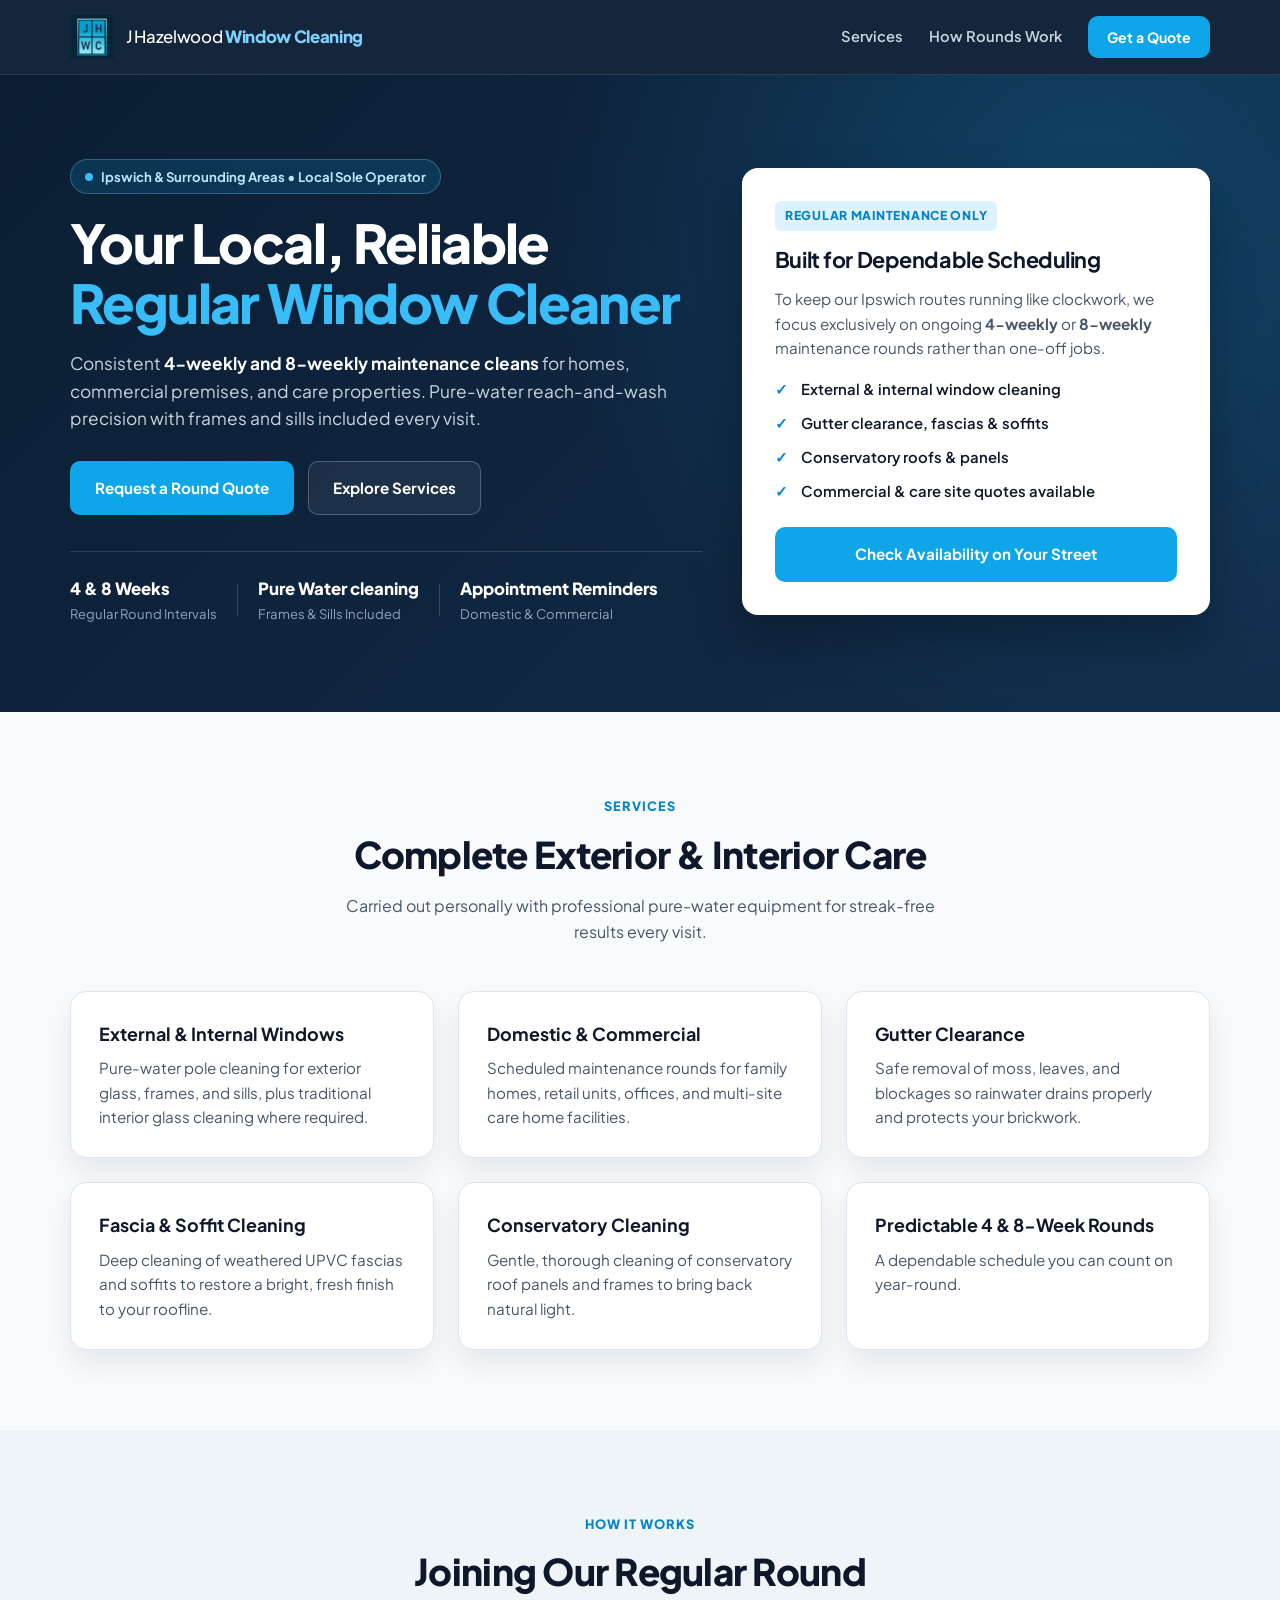
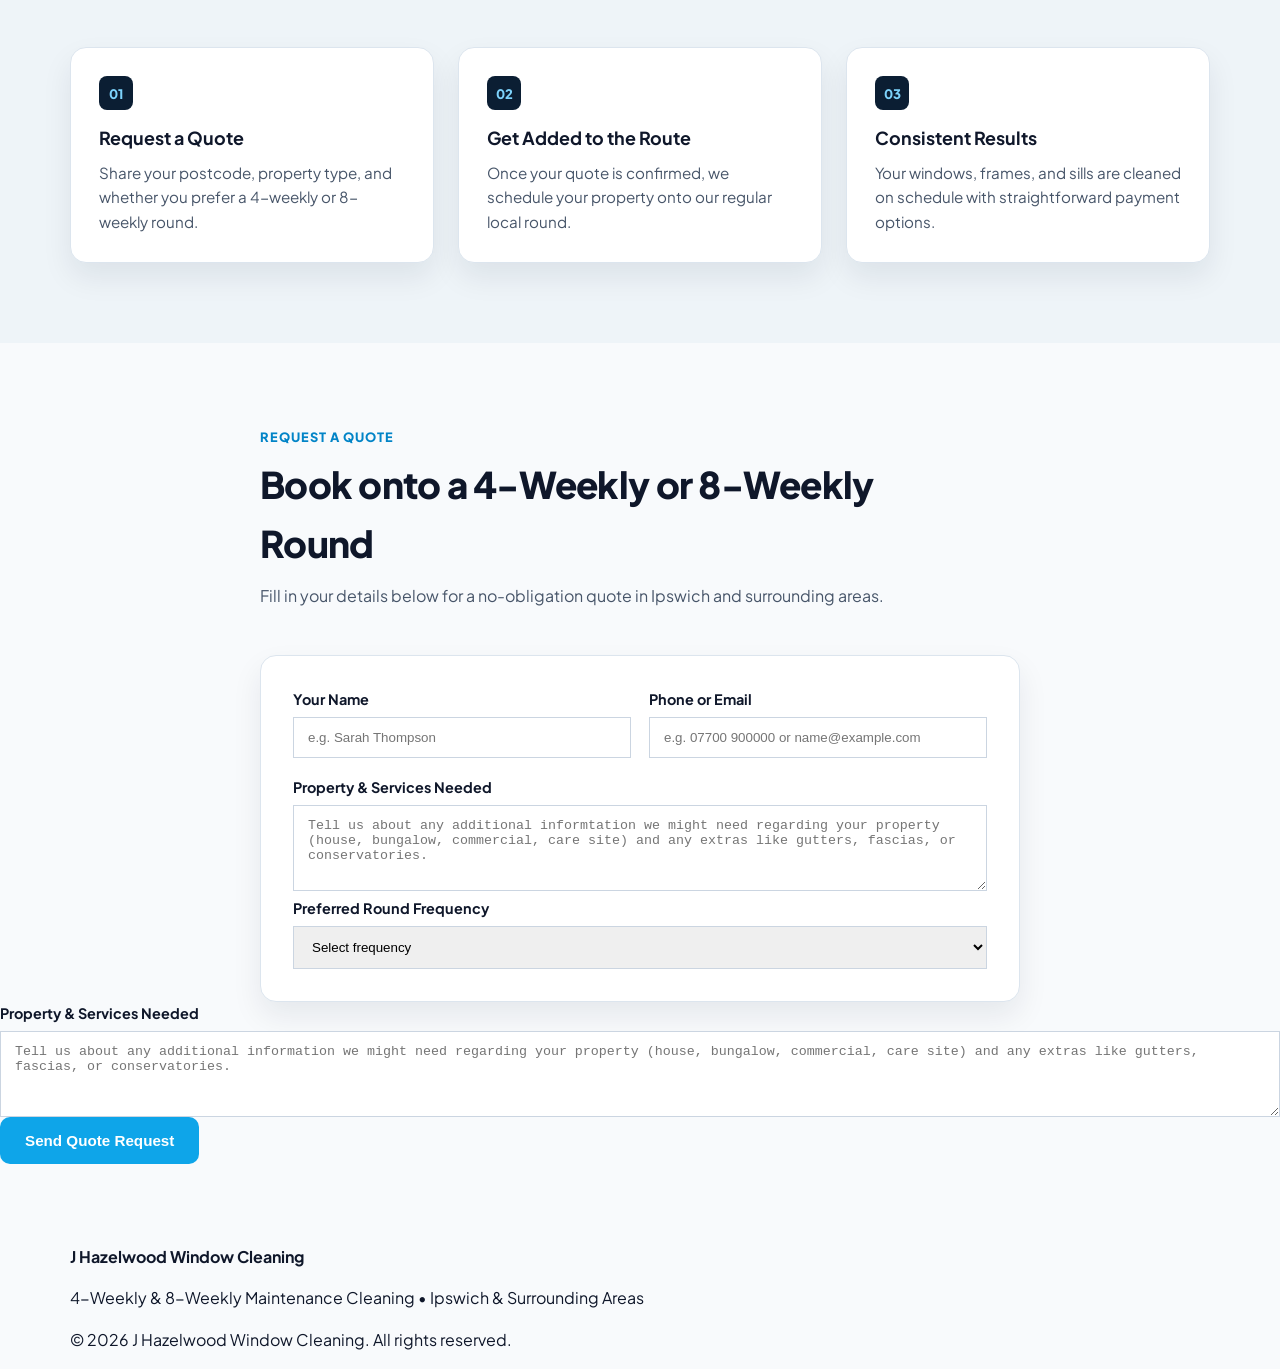
==== index.html @ 87d1b3e6 "Update index.html" ====
<!DOCTYPE html>
<html lang="en-GB">
<head>
  <meta charset="UTF-8" />
  <meta name="viewport" content="width=device-width, initial-scale=1.0" />
  <title>J Hazelwood Window Cleaning | Regular 4 &amp; 8-Weekly Rounds in Ipswich</title>
  <meta name="description" content="Dependable 4-weekly and 8-weekly window cleaning, gutter clearance, fascia & soffit, and conservatory cleaning across Ipswich and surrounding areas." />
  <link rel="preconnect" href="https://fonts.googleapis.com" />
  <link rel="preconnect" href="https://fonts.gstatic.com" crossorigin />
  <link href="https://fonts.googleapis.com/css2?family=Plus+Jakarta+Sans:wght@400;500;600;700;800&display=swap" rel="stylesheet" />
  <link rel="stylesheet" href="style.css" />
</head>
<body>
  <header class="site-header">
    <div class="container header-inner">
<a href="#top" class="brand">
  <img src="favicon.png" alt="J Hazelwood Window Cleaning logo" class="brand-logo" />
  <span>J Hazelwood <strong>Window Cleaning</strong></span>
</a>
      <nav class="nav-links" aria-label="Primary navigation">
        <a href="#services">Services</a>
        <a href="#how-it-works">How Rounds Work</a>
        <a href="#quote" class="btn btn-primary btn-sm">Get a Quote</a>
      </nav>
    </div>
  </header>

  <main id="top">
    <section class="hero">
      <div class="container hero-grid">
        <div class="hero-copy">
          <div class="eyebrow-pill">
            <span class="dot"></span>
            Ipswich &amp; Surrounding Areas • Local Sole Operator
          </div>
     <h1>Your Local, Reliable <span class="text-accent">Regular Window Cleaner</span></h1>
          <p class="hero-text">
            Consistent <strong>4-weekly and 8-weekly maintenance cleans</strong> for homes, commercial premises, and care properties. Pure-water reach-and-wash precision with frames and sills included every visit.
          </p>
          <div class="hero-actions">
            <a href="#quote" class="btn btn-primary">Request a Round Quote</a>
            <a href="#services" class="btn btn-outline-light">Explore Services</a>
          </div>
          <div class="trust-bar">
            <div class="trust-item">
              <strong>4 &amp; 8 Weeks</strong>
              <span>Regular Round Intervals</span>
            </div>
            <div class="trust-divider"></div>
            <div class="trust-item">
              <strong>Pure Water cleaning</strong>
              <span>Frames &amp; Sills Included</span>
            </div>
            <div class="trust-divider"></div>
            <div class="trust-item">
              <strong>Appointment Reminders</strong>
              <span>Domestic &amp; Commercial</span>
            </div>
          </div>
        </div>

        <aside class="hero-card">
          <div class="card-tag">Regular Maintenance Only</div>
          <h2>Built for Dependable Scheduling</h2>
          <p>
            To keep our Ipswich routes running like clockwork, we focus exclusively on ongoing <strong>4-weekly</strong> or <strong>8-weekly</strong> maintenance rounds rather than one-off jobs.
          </p>
          <ul class="checklist">
            <li>External &amp; internal window cleaning</li>
            <li>Gutter clearance, fascias &amp; soffits</li>
            <li>Conservatory roofs &amp; panels</li>
            <li>Commercial &amp; care site quotes available</li>
          </ul>
          <a href="#quote" class="btn btn-primary btn-full">Check Availability on Your Street</a>
        </aside>
      </div>
    </section>

    <section id="services" class="section">
      <div class="container">
        <div class="section-heading">
          <span class="eyebrow">Services</span>
          <h2>Complete Exterior &amp; Interior Care</h2>
          <p>Carried out personally with professional pure-water equipment for streak-free results every visit.</p>
        </div>

        <div class="cards-grid">
          <article class="card">
            <h3>External &amp; Internal Windows</h3>
            <p>Pure-water pole cleaning for exterior glass, frames, and sills, plus traditional interior glass cleaning where required.</p>
          </article>
          <article class="card">
            <h3>Domestic &amp; Commercial</h3>
            <p>Scheduled maintenance rounds for family homes, retail units, offices, and multi-site care home facilities.</p>
          </article>
          <article class="card">
            <h3>Gutter Clearance</h3>
            <p>Safe removal of moss, leaves, and blockages so rainwater drains properly and protects your brickwork.</p>
          </article>
          <article class="card">
            <h3>Fascia &amp; Soffit Cleaning</h3>
            <p>Deep cleaning of weathered UPVC fascias and soffits to restore a bright, fresh finish to your roofline.</p>
          </article>
          <article class="card">
            <h3>Conservatory Cleaning</h3>
            <p>Gentle, thorough cleaning of conservatory roof panels and frames to bring back natural light.</p>
          </article>
          <article class="card">
            <h3>Predictable 4 &amp; 8-Week Rounds</h3>
            <p>A dependable schedule you can count on year-round.</p>
          </article>
        </div>
      </div>
    </section>

    <section id="how-it-works" class="section section-alt">
      <div class="container">
        <div class="section-heading">
          <span class="eyebrow">How It Works</span>
          <h2>Joining Our Regular Round</h2>
        </div>

        <div class="steps-grid">
          <div class="step-box">
            <span class="step-num">01</span>
            <h3>Request a Quote</h3>
            <p>Share your postcode, property type, and whether you prefer a 4-weekly or 8-weekly round.</p>
          </div>
          <div class="step-box">
            <span class="step-num">02</span>
            <h3>Get Added to the Route</h3>
            <p>Once your quote is confirmed, we schedule your property onto our regular local round.</p>
          </div>
          <div class="step-box">
            <span class="step-num">03</span>
            <h3>Consistent Results</h3>
            <p>Your windows, frames, and sills are cleaned on schedule with straightforward payment options.</p>
          </div>
        </div>
      </div>
    </section>

    <section id="quote" class="section">
      <div class="container quote-wrap">
        <div class="section-heading left-align">
          <span class="eyebrow">Request a Quote</span>
          <h2>Book onto a 4-Weekly or 8-Weekly Round</h2>
          <p>Fill in your details below for a no-obligation quote in Ipswich and surrounding areas.</p>
        </div>

        <!-- Replace YOUR_FORM_ENDPOINT with your Formspree or Web3Forms URL when ready -->
        <form class="quote-form" action="https://formspree.io/f/YOUR_FORM_ENDPOINT" method="POST">
          <div class="form-row">
            <label>
              Your Name
              <input type="text" name="name" placeholder="e.g. Sarah Thompson" required />
            </label>
            <label>
              Phone or Email
              <input type="text" name="contact" placeholder="e.g. 07700 900000 or name@example.com" required />
            </label>
          </div>
          <label>
            Property &amp; Services Needed
            <textarea name="details" rows="4" placeholder="Tell us about any additional informtation we might need regarding your property (house, bungalow, commercial, care site) and any extras like gutters, fascias, or conservatories."></textarea>
   <label>
              Preferred Round Frequency
              <select name="frequency" required>
                <option value="">Select frequency</option>
                <option value="4-Weekly">4-Weekly Maintenance Clean</option>
                <option value="8-Weekly">8-Weekly Maintenance Clean</option>
                <option value="Other (Regular / Multi-Site)">Other (Regular / Multi-Site Enquiry)</option>
              </select>
            </label>
          </div>

          <label>
            Property &amp; Services Needed
            <textarea name="details" rows="4" placeholder="Tell us about any additional information we might need regarding your property (house, bungalow, commercial, care site) and any extras like gutters, fascias, or conservatories."></textarea>
          </label>

          <button type="submit" class="btn btn-primary">Send Quote Request</button>
        </form>
      </div>
    </section>
  </main>

  <footer class="site-footer">
    <div class="container footer-inner">
      <div>
        <strong>J Hazelwood Window Cleaning</strong>
        <p>4-Weekly &amp; 8-Weekly Maintenance Cleaning • Ipswich &amp; Surrounding Areas</p>
      </div>
      <p class="footer-note">&copy; 2026 J Hazelwood Window Cleaning. All rights reserved.</p>
    </div>
  </footer>
</body>
</html>
---- style.css ----
:root {
  --navy: #0b1e33;
  --navy-light: #132c4a;
  --cyan: #0ea5e9;
  --cyan-hover: #0284c7;
  --cyan-soft: rgba(14, 165, 233, 0.14);
  --bg: #f8fafc;
  --surface: #ffffff;
  --surface-alt: #eef4f8;
  --text: #0f172a;
  --muted: #475569;
  --border: #dce5ee;
  --radius: 16px;
  --shadow: 0 14px 30px rgba(11, 30, 51, 0.08);
}

*,
*::before,
*::after {
  box-sizing: border-box;
}

html {
  scroll-behavior: smooth;
}

body {
  margin: 0;
  font-family: "Plus Jakarta Sans", -apple-system, BlinkMacSystemFont, "Segoe UI", sans-serif;
  background-color: var(--bg);
  color: var(--text);
  line-height: 1.6;
}

.container {
  width: min(1140px, 92%);
  margin: 0 auto;
}

/* Header */
.site-header {
  position: sticky;
  top: 0;
  z-index: 20;
  background: rgba(11, 30, 51, 0.96);
  backdrop-filter: blur(10px);
  border-bottom: 1px solid rgba(255, 255, 255, 0.1);
}

.header-inner {
  display: flex;
  align-items: center;
  justify-content: space-between;
  min-height: 74px;
  gap: 16px;
}
.brand-logo {
  display: block;
  height: 44px;
  width: auto;
  max-width: 190px;
  object-fit: contain;
}
.brand {
  display: inline-flex;
  align-items: center;
  gap: 12px;
  color: #ffffff;
  text-decoration: none;
  font-size: 1.05rem;
  font-weight: 500;
  letter-spacing: -0.02em;
}

.brand strong {
  font-weight: 800;
  color: #7dd3fc;
}

.brand-badge {
  display: inline-flex;
  align-items: center;
  justify-content: center;
  width: 36px;
  height: 36px;
  border-radius: 10px;
  background: linear-gradient(135deg, var(--cyan), #38bdf8);
  color: var(--navy);
  font-weight: 800;
  font-size: 0.9rem;
}

.nav-links {
  display: flex;
  align-items: center;
  gap: 26px;
}

.nav-links a:not(.btn) {
  text-decoration: none;
  color: #cbd5e1;
  font-weight: 600;
  font-size: 0.92rem;
  transition: color 0.15s ease;
}

.nav-links a:not(.btn):hover {
  color: #ffffff;
}

/* Buttons */
.btn {
  display: inline-flex;
  align-items: center;
  justify-content: center;
  padding: 14px 24px;
  border-radius: 10px;
  font-weight: 700;
  font-size: 0.95rem;
  text-decoration: none;
  border: 1px solid transparent;
  cursor: pointer;
  transition: transform 0.15s ease, background-color 0.15s ease, border-color 0.15s ease;
}

.btn:hover {
  transform: translateY(-1px);
}

.btn-sm {
  padding: 9px 18px;
  font-size: 0.88rem;
}

.btn-full {
  width: 100%;
}

.btn-primary {
  background-color: var(--cyan);
  color: #ffffff;
}

.btn-primary:hover {
  background-color: var(--cyan-hover);
}

.btn-outline-light {
  background-color: rgba(255, 255, 255, 0.06);
  color: #ffffff;
  border-color: rgba(255, 255, 255, 0.24);
}

.btn-outline-light:hover {
  background-color: rgba(255, 255, 255, 0.12);
  border-color: rgba(255, 255, 255, 0.45);
}

/* Tailored Hero */
.hero {
  background: radial-gradient(circle at 85% 20%, rgba(14, 165, 233, 0.22), transparent 45%),
              linear-gradient(135deg, var(--navy) 0%, var(--navy-light) 100%);
  color: #ffffff;
  padding: 84px 0 88px;
}

.hero-grid {
  display: grid;
  grid-template-columns: 1.35fr 1fr;
  gap: 40px;
  align-items: center;
}

.eyebrow-pill {
  display: inline-flex;
  align-items: center;
  gap: 8px;
  padding: 6px 14px;
  border-radius: 999px;
  background: rgba(14, 165, 233, 0.16);
  border: 1px solid rgba(125, 211, 252, 0.3);
  color: #bae6fd;
  font-size: 0.82rem;
  font-weight: 700;
  margin-bottom: 18px;
}

.eyebrow-pill .dot {
  width: 8px;
  height: 8px;
  border-radius: 50%;
  background: #38bdf8;
}

h1 {
  margin: 0 0 18px;
  font-size: clamp(2.2rem, 4.2vw, 3.35rem);
  font-weight: 800;
  line-height: 1.12;
  letter-spacing: -0.03em;
}

.text-accent {
  color: #38bdf8;
}

.hero-text {
  margin: 0 0 28px;
  font-size: 1.08rem;
  color: #cbd5e1;
  max-width: 58ch;
}

.hero-text strong {
  color: #ffffff;
}

.hero-actions {
  display: flex;
  flex-wrap: wrap;
  gap: 14px;
  margin-bottom: 36px;
}

.trust-bar {
  display: flex;
  flex-wrap: wrap;
  align-items: center;
  gap: 20px;
  padding-top: 24px;
  border-top: 1px solid rgba(255, 255, 255, 0.14);
}

.trust-item {
  display: flex;
  flex-direction: column;
}

.trust-item strong {
  font-size: 1.05rem;
  font-weight: 800;
  color: #ffffff;
}

.trust-item span {
  font-size: 0.82rem;
  color: #94a3b8;
}

.trust-divider {
  width: 1px;
  height: 32px;
  background: rgba(255, 255, 255, 0.16);
}

/* Hero Focus Card */
.hero-card {
  background: var(--surface);
  color: var(--text);
  border-radius: var(--radius);
  padding: 32px;
  box-shadow: 0 24px 48px rgba(0, 0, 0, 0.28);
  border: 1px solid rgba(255, 255, 255, 0.15);
}

.card-tag {
  display: inline-block;
  font-size: 0.76rem;
  font-weight: 800;
  text-transform: uppercase;
  letter-spacing: 0.06em;
  color: var(--cyan-hover);
  background: var(--cyan-soft);
  padding: 5px 10px;
  border-radius: 6px;
  margin-bottom: 12px;
}

.hero-card h2 {
  margin: 0 0 10px;
  font-size: 1.35rem;
  letter-spacing: -0.02em;
}

.hero-card p {
  margin: 0 0 18px;
  font-size: 0.95rem;
  color: var(--muted);
}

.checklist {
  list-style: none;
  padding: 0;
  margin: 0 0 24px;
  display: grid;
  gap: 10px;
}

.checklist li {
  position: relative;
  padding-left: 26px;
  font-size: 0.93rem;
  font-weight: 600;
  color: var(--text);
}

.checklist li::before {
  content: "✓";
  position: absolute;
  left: 0;
  top: 0;
  color: var(--cyan-hover);
  font-weight: 800;
}

/* Content Sections */
.section {
  padding: 80px 0;
}

.section-alt {
  background-color: var(--surface-alt);
}

.eyebrow {
  display: inline-block;
  font-size: 0.8rem;
  font-weight: 800;
  text-transform: uppercase;
  letter-spacing: 0.08em;
  color: var(--cyan-hover);
  margin-bottom: 8px;
}

.section-heading {
  text-align: center;
  max-width: 640px;
  margin: 0 auto 46px;
}

.section-heading.left-align {
  text-align: left;
  margin-left: 0;
}

.section-heading h2 {
  margin: 0 0 10px;
  font-size: clamp(1.7rem, 3vw, 2.3rem);
  font-weight: 800;
  letter-spacing: -0.02em;
}

.section-heading p {
  margin: 0;
  color: var(--muted);
}

.cards-grid,
.steps-grid {
  display: grid;
  grid-template-columns: repeat(3, minmax(0, 1fr));
  gap: 24px;
}

.card,
.step-box {
  background: var(--surface);
  border: 1px solid var(--border);
  border-radius: var(--radius);
  padding: 28px;
  box-shadow: var(--shadow);
  transition: transform 0.18s ease, border-color 0.18s ease;
}

.card:hover {
  transform: translateY(-3px);
  border-color: #bae6fd;
}

.card h3,
.step-box h3 {
  margin: 0 0 8px;
  font-size: 1.12rem;
  font-weight: 700;
}

.card p,
.step-box p {
  margin: 0;
  color: var(--muted);
  font-size: 0.95rem;
}

.step-num {
  display: inline-flex;
  align-items: center;
  justify-content: center;
  width: 34px;
  height: 34px;
  border-radius: 8px;
  background: var(--navy);
  color: #7dd3fc;
  font-weight: 800;
  font-size: 0.82rem;
  margin-bottom: 14px;
}

/* Quote Form */
.quote-wrap {
  max-width: 760px;
}

.quote-form {
  background: var(--surface);
  border: 1px solid var(--border);
  border-radius: var(--radius);
  padding: 32px;
  box-shadow: var(--shadow);
  display: grid;
  gap: 18px;
}

.form-row {
  display: grid;
  grid-template-columns: repeat(2, minmax(0, 1fr));
  gap: 18px;
}

label {
  display: flex;
  flex-direction: column;
  gap: 6px;
  font-size: 0.9rem;
  font-weight: 700;
}

input,
select,
textarea {
  width: 100%;
  padding: 12px 14px;
  border: 1px solid #cbd5e1;
  border-radius: 9
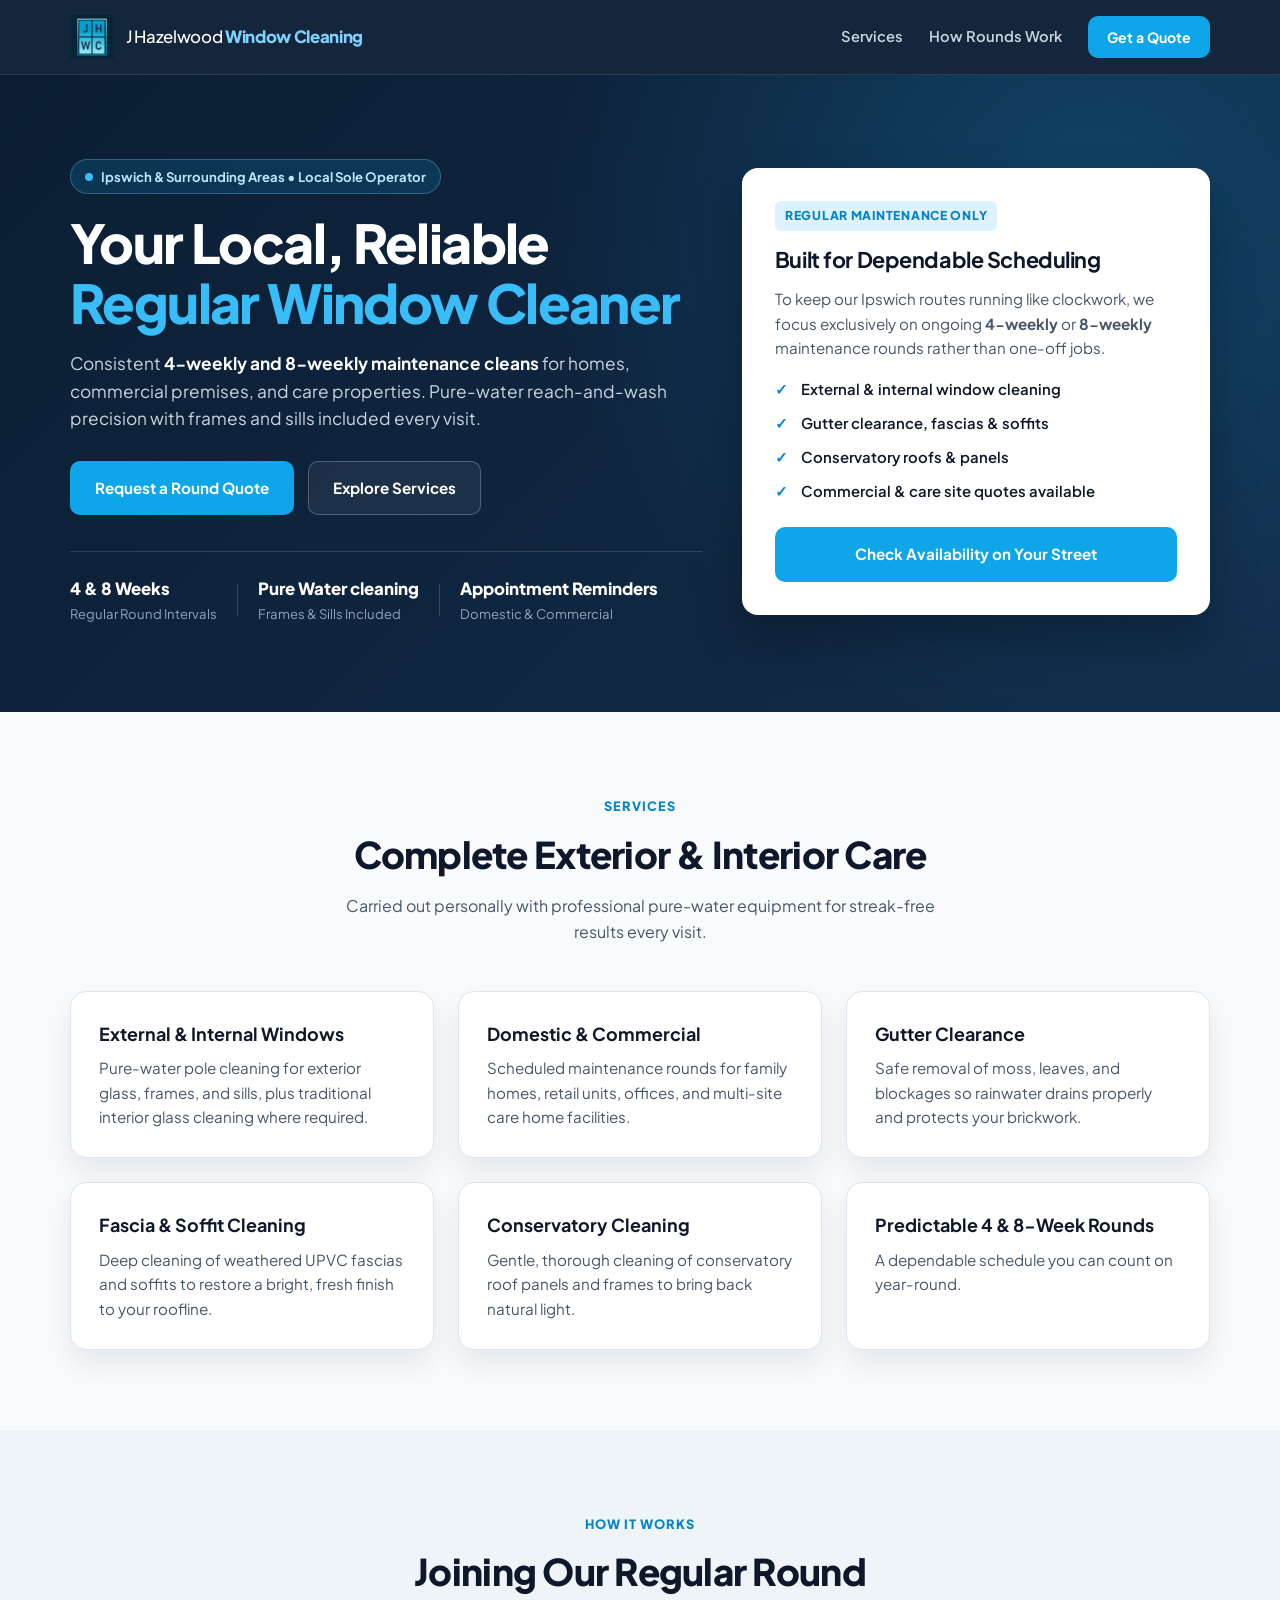
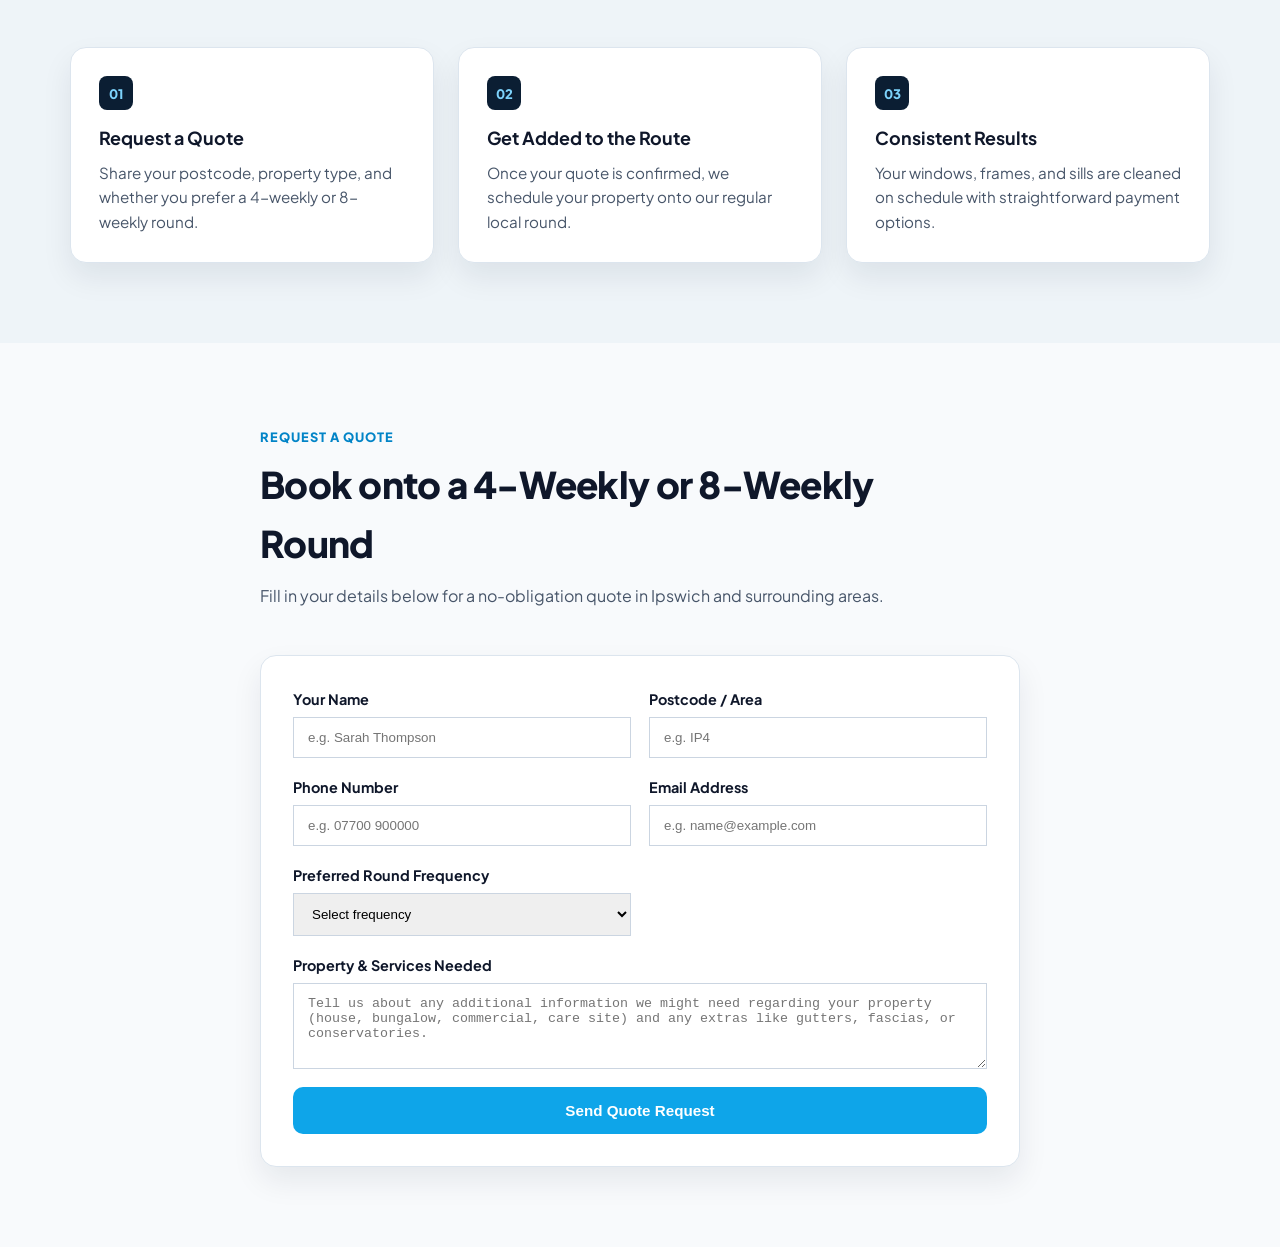
==== commit c5488a17: "Fix HTML encoding issues in index.html" ====
--- a/index.html
+++ b/index.html
@@ -149,6 +149,7 @@
         </div>
 
         <!-- Replace YOUR_FORM_ENDPOINT with your Formspree or Web3Forms URL when ready -->
+      <!-- Replace YOUR_FORM_ENDPOINT with your Formspree or Web3Forms URL when ready -->
         <form class="quote-form" action="https://formspree.io/f/YOUR_FORM_ENDPOINT" method="POST">
           <div class="form-row">
             <label>
@@ -156,14 +157,24 @@
               <input type="text" name="name" placeholder="e.g. Sarah Thompson" required />
             </label>
             <label>
-              Phone or Email
-              <input type="text" name="contact" placeholder="e.g. 07700 900000 or name@example.com" required />
+              Postcode / Area
+              <input type="text" name="postcode" placeholder="e.g. IP4" required />
             </label>
           </div>
-          <label>
-            Property &amp; Services Needed
-            <textarea name="details" rows="4" placeholder="Tell us about any additional informtation we might need regarding your property (house, bungalow, commercial, care site) and any extras like gutters, fascias, or conservatories."></textarea>
-   <label>
+
+          <div class="form-row">
+            <label>
+              Phone Number
+              <input type="tel" name="phone" placeholder="e.g. 07700 900000" />
+            </label>
+            <label>
+              Email Address
+              <input type="email" name="email" placeholder="e.g. name@example.com" />
+            </label>
+          </div>
+
+          <div class="form-row">
+            <label>
               Preferred Round Frequency
               <select name="frequency" required>
                 <option value="">Select frequency</option>
@@ -172,6 +183,7 @@
                 <option value="Other (Regular / Multi-Site)">Other (Regular / Multi-Site Enquiry)</option>
               </select>
             </label>
+            <div></div>
           </div>
 
           <label>
@@ -181,18 +193,3 @@
 
           <button type="submit" class="btn btn-primary">Send Quote Request</button>
         </form>
-      </div>
-    </section>
-  </main>
-
-  <footer class="site-footer">
-    <div class="container footer-inner">
-      <div>
-        <strong>J Hazelwood Window Cleaning</strong>
-        <p>4-Weekly &amp; 8-Weekly Maintenance Cleaning • Ipswich &amp; Surrounding Areas</p>
-      </div>
-      <p class="footer-note">&copy; 2026 J Hazelwood Window Cleaning. All rights reserved.</p>
-    </div>
-  </footer>
-</body>
-</html>
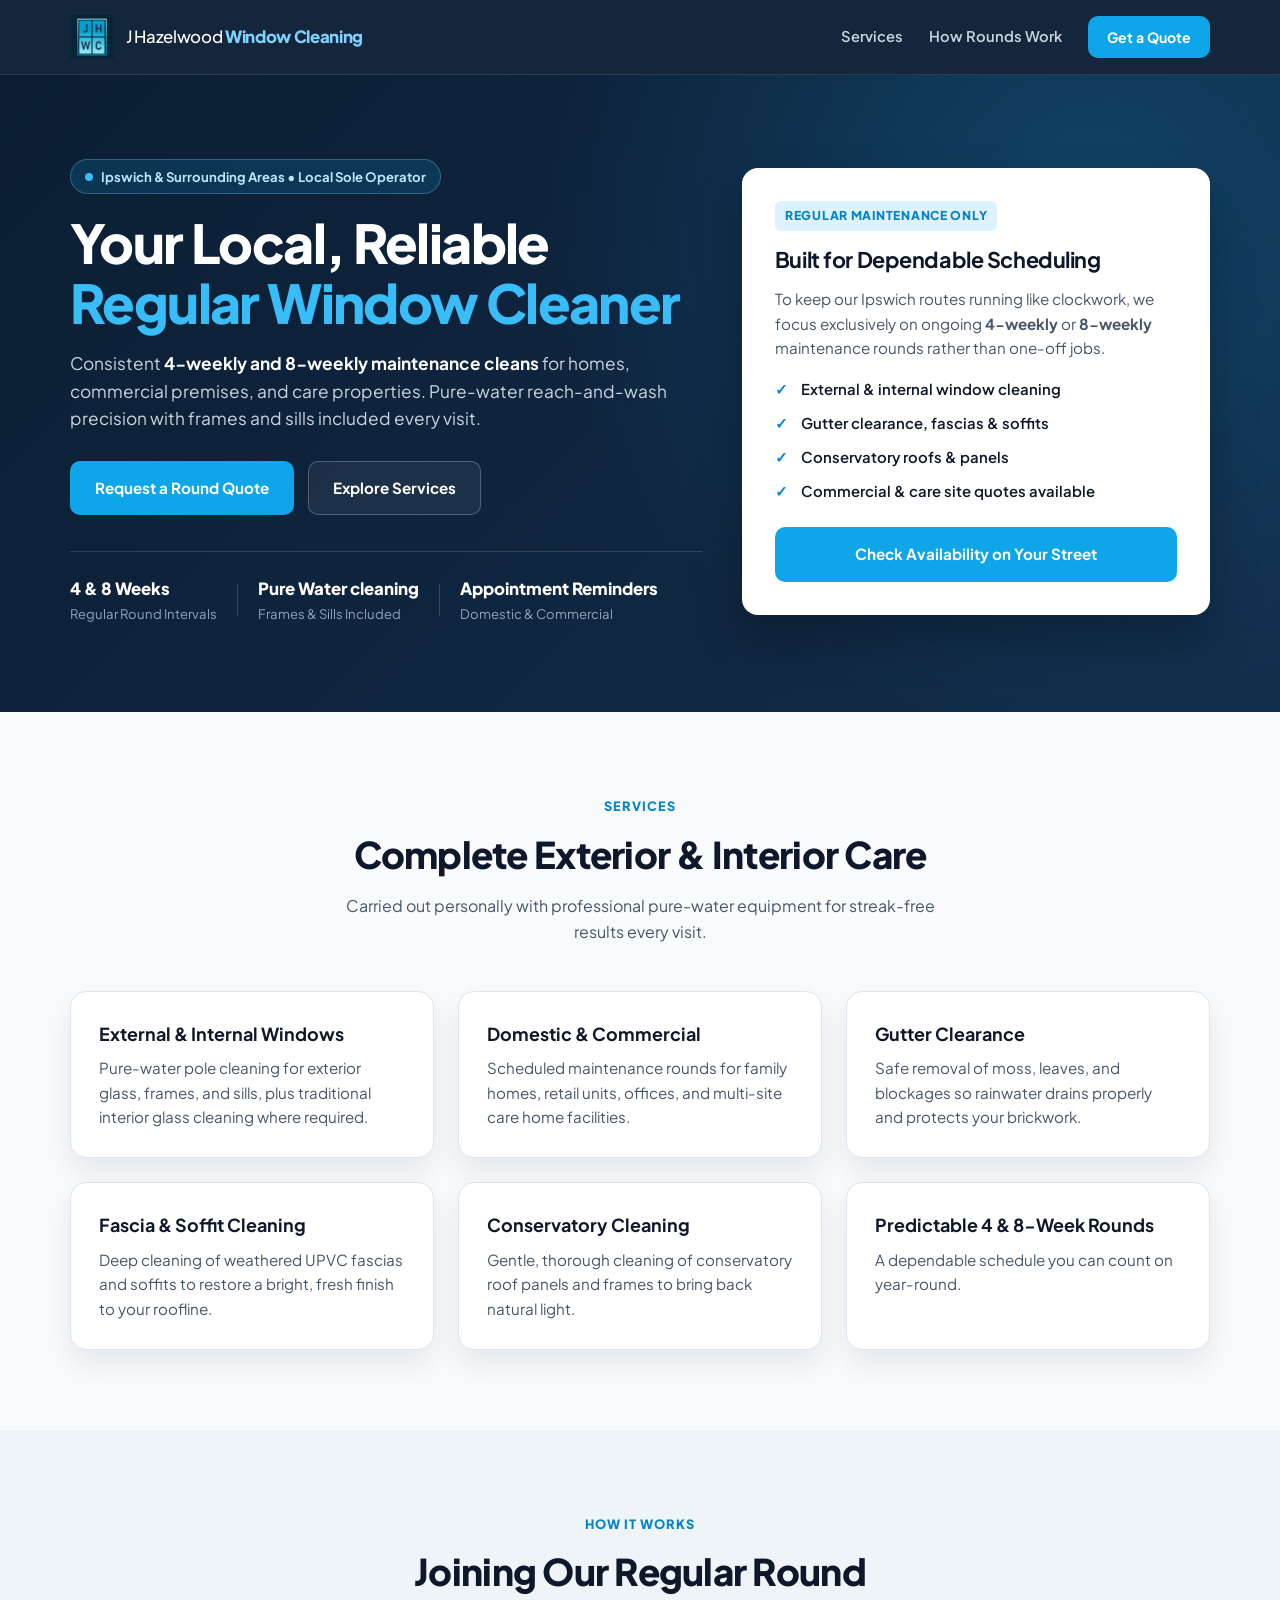
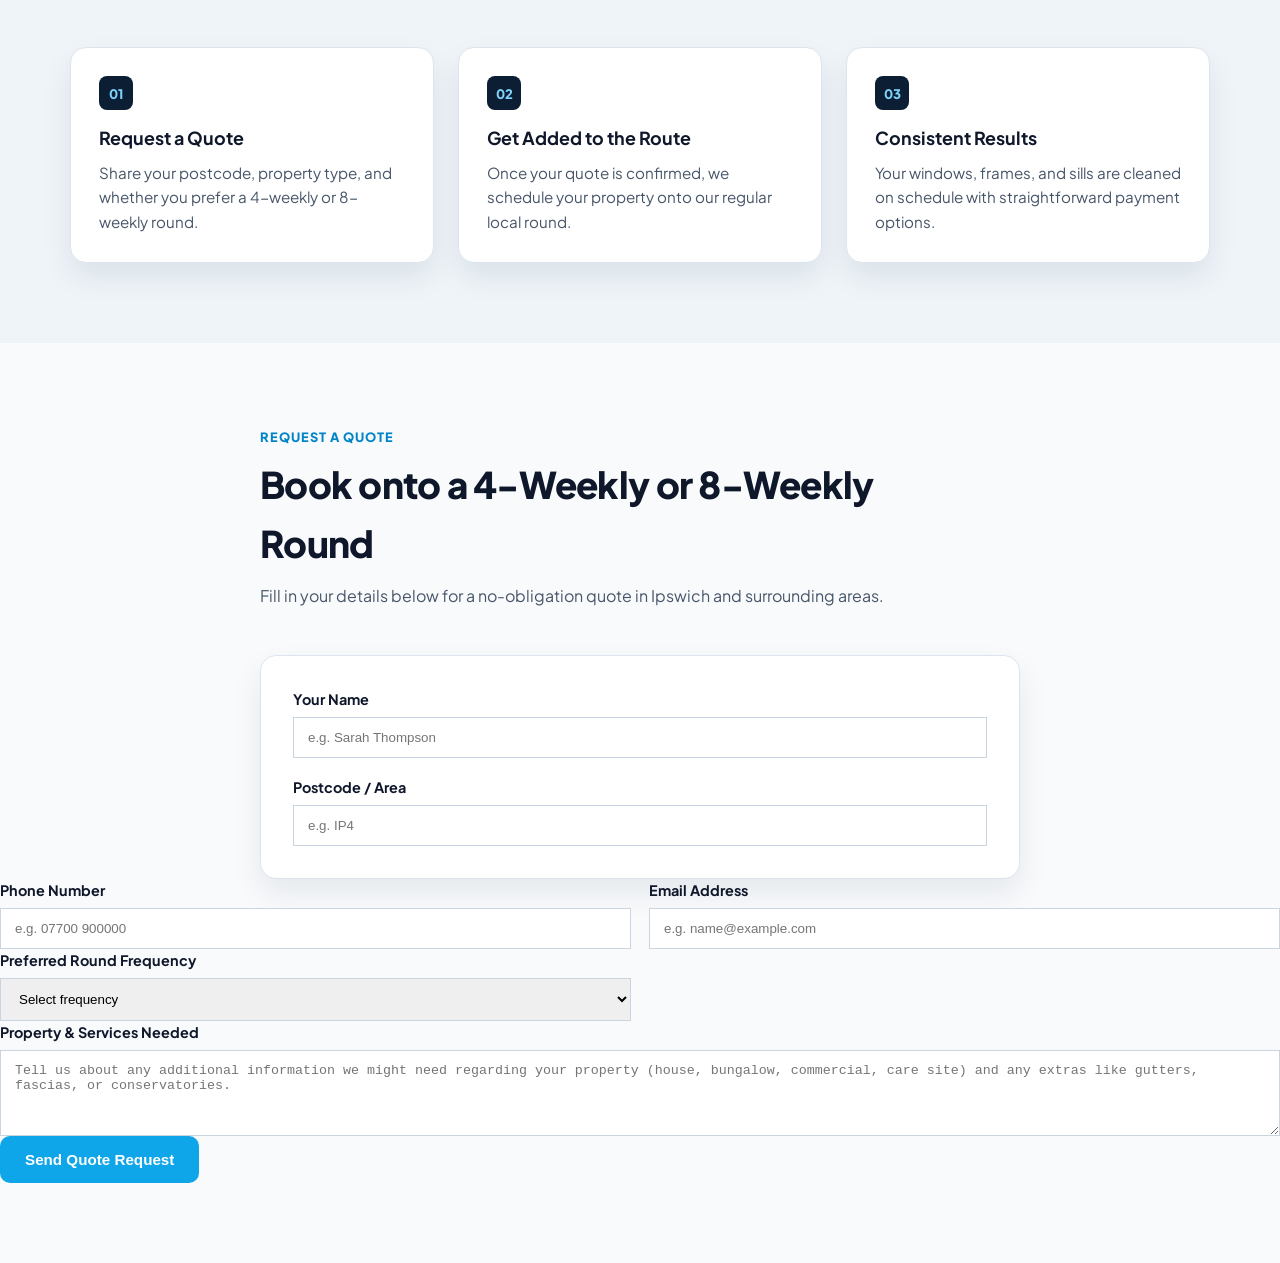
==== commit 88b13eb2: "Update index.html" ====
--- a/index.html
+++ b/index.html
@@ -150,8 +150,7 @@
 
         <!-- Replace YOUR_FORM_ENDPOINT with your Formspree or Web3Forms URL when ready -->
       <!-- Replace YOUR_FORM_ENDPOINT with your Formspree or Web3Forms URL when ready -->
-        <form class="quote-form" action="https://formspree.io/f/YOUR_FORM_ENDPOINT" method="POST">
-          <div class="form-row">
+       <form class="quote-form" action="https://formspree.io/f/mljbwqvz" method="POST">
             <label>
               Your Name
               <input type="text" name="name" placeholder="e.g. Sarah Thompson" required />
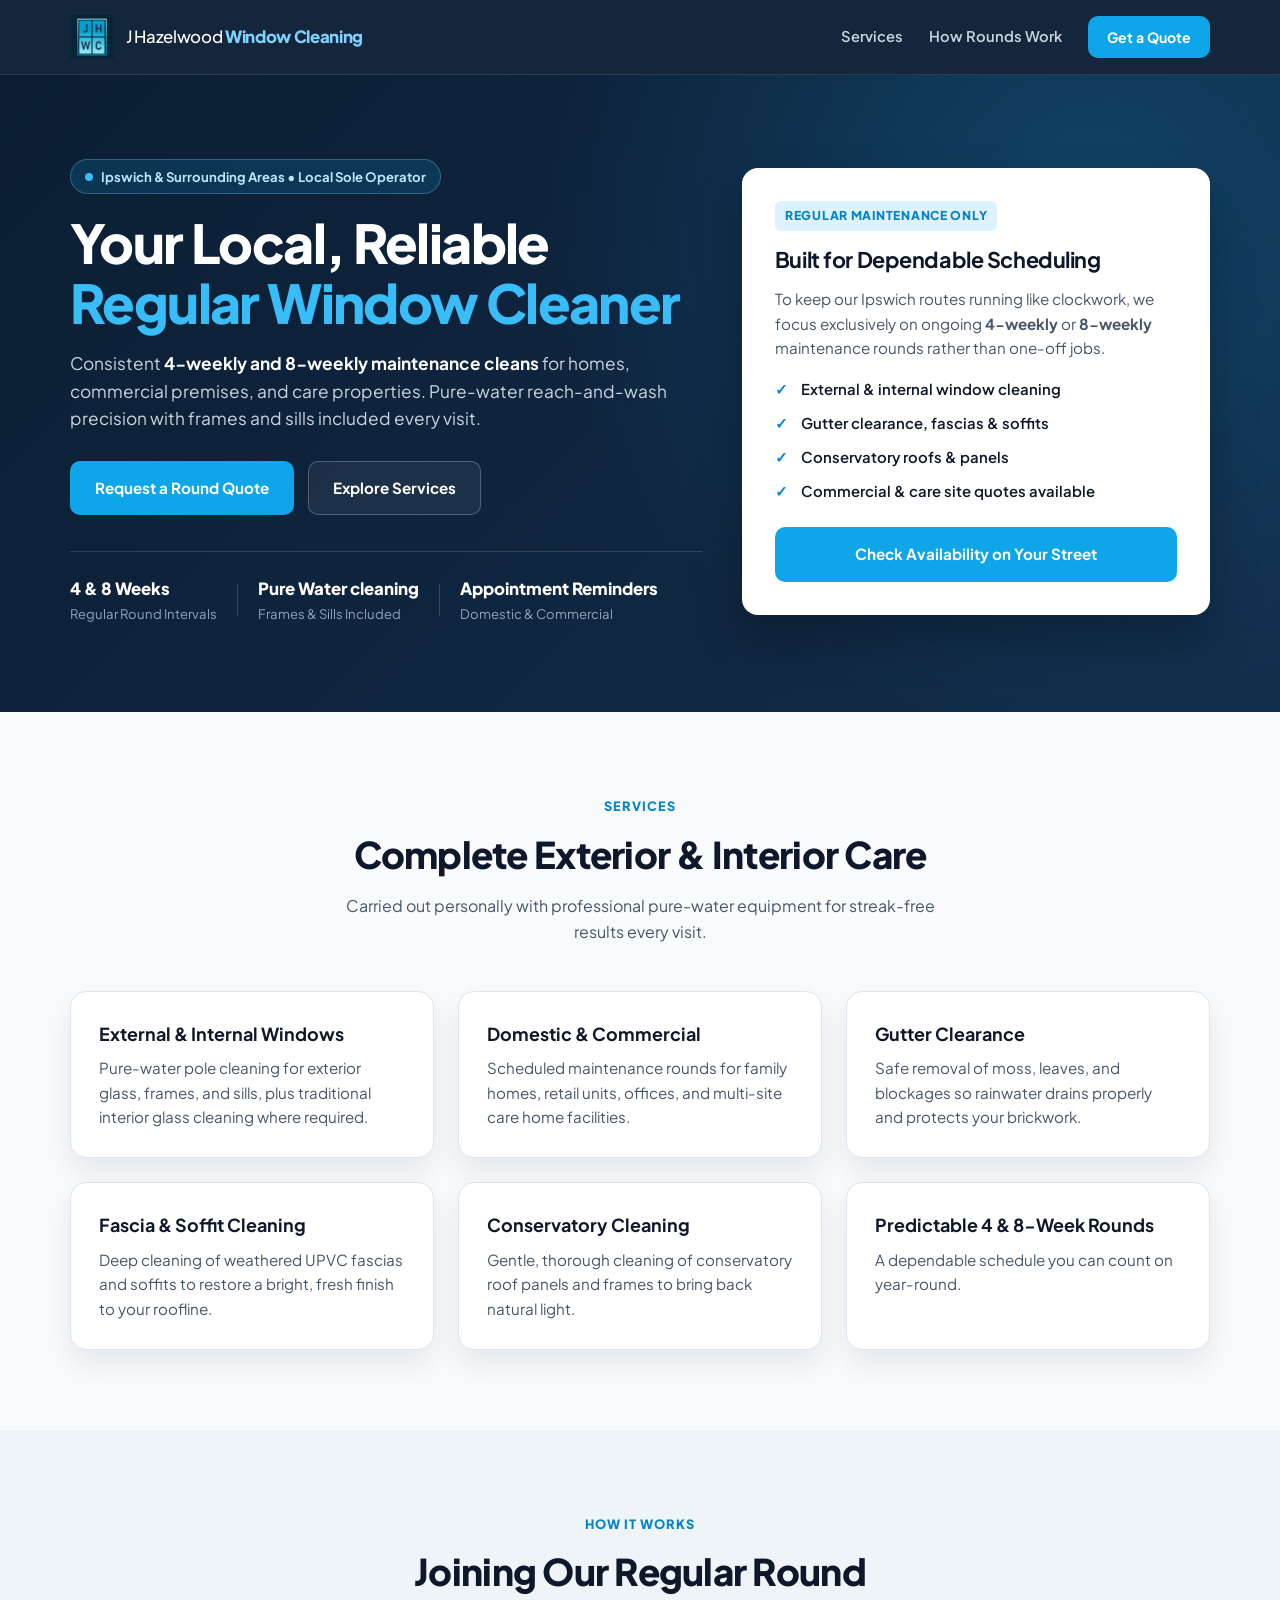
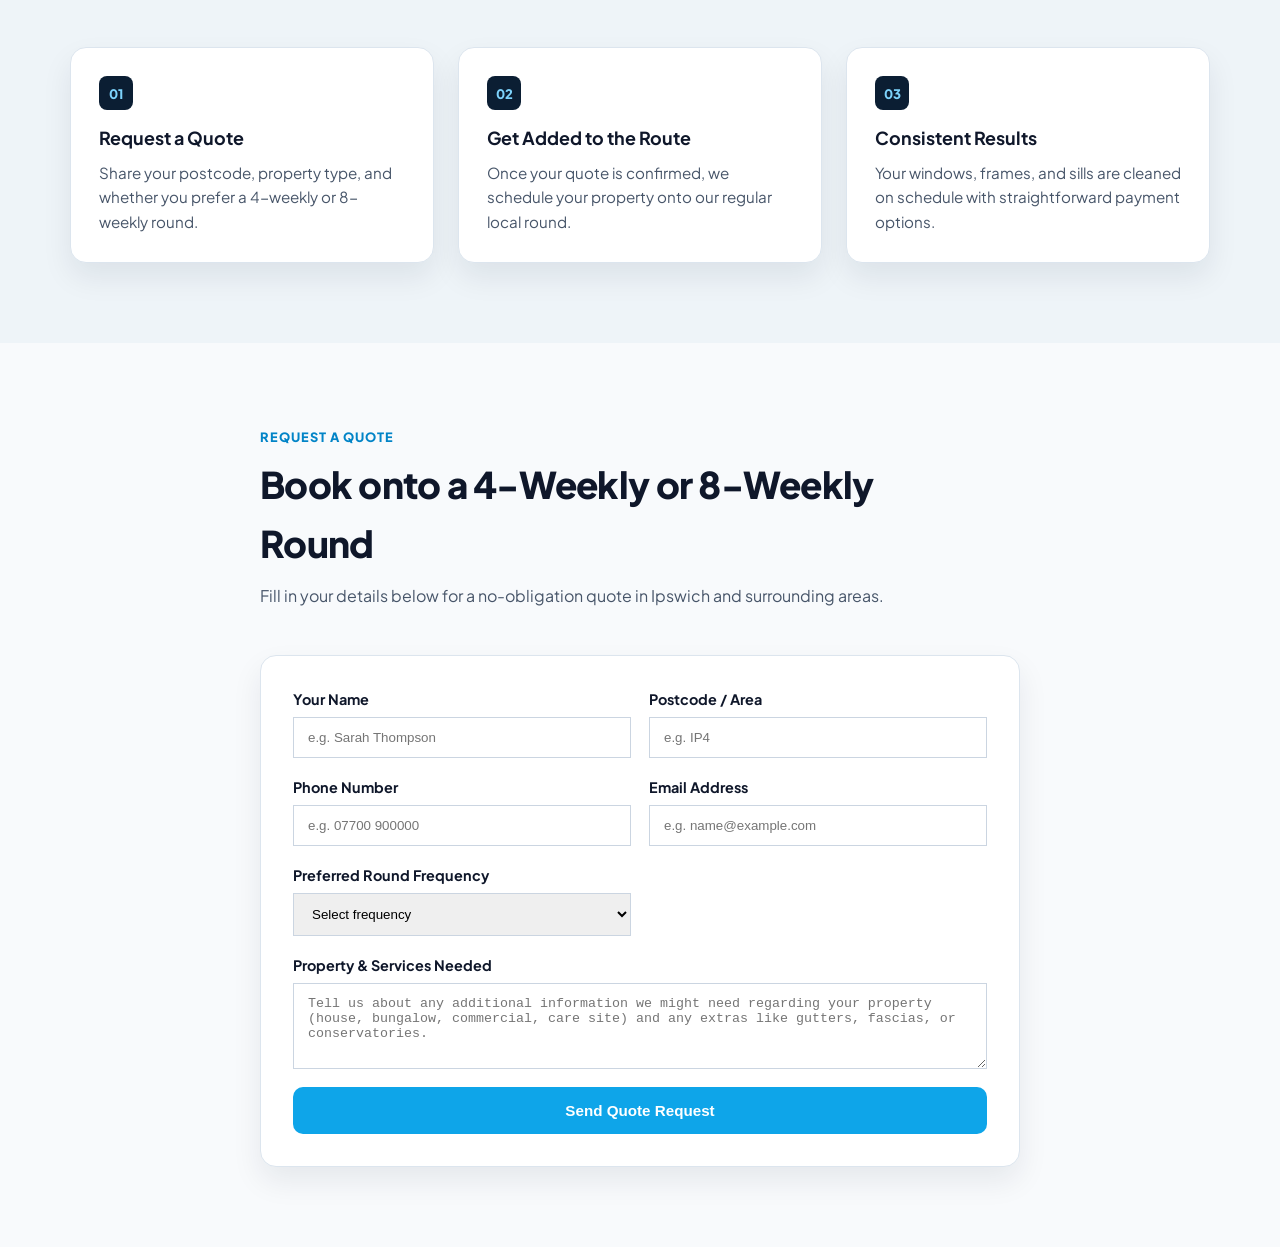
==== commit ec27ca0e: "Fix HTML structure and ensure proper encoding" ====
--- a/index.html
+++ b/index.html
@@ -140,7 +140,7 @@
       </div>
     </section>
 
-    <section id="quote" class="section">
+ <section id="quote" class="section">
       <div class="container quote-wrap">
         <div class="section-heading left-align">
           <span class="eyebrow">Request a Quote</span>
@@ -149,8 +149,8 @@
         </div>
 
         <!-- Replace YOUR_FORM_ENDPOINT with your Formspree or Web3Forms URL when ready -->
-      <!-- Replace YOUR_FORM_ENDPOINT with your Formspree or Web3Forms URL when ready -->
-       <form class="quote-form" action="https://formspree.io/f/mljbwqvz" method="POST">
+        <form class="quote-form" action="https://formspree.io/f/mljbwqvz" method="POST">
+          <div class="form-row">
             <label>
               Your Name
               <input type="text" name="name" placeholder="e.g. Sarah Thompson" required />
@@ -192,3 +192,5 @@
 
           <button type="submit" class="btn btn-primary">Send Quote Request</button>
         </form>
+      </div>
+    </section>
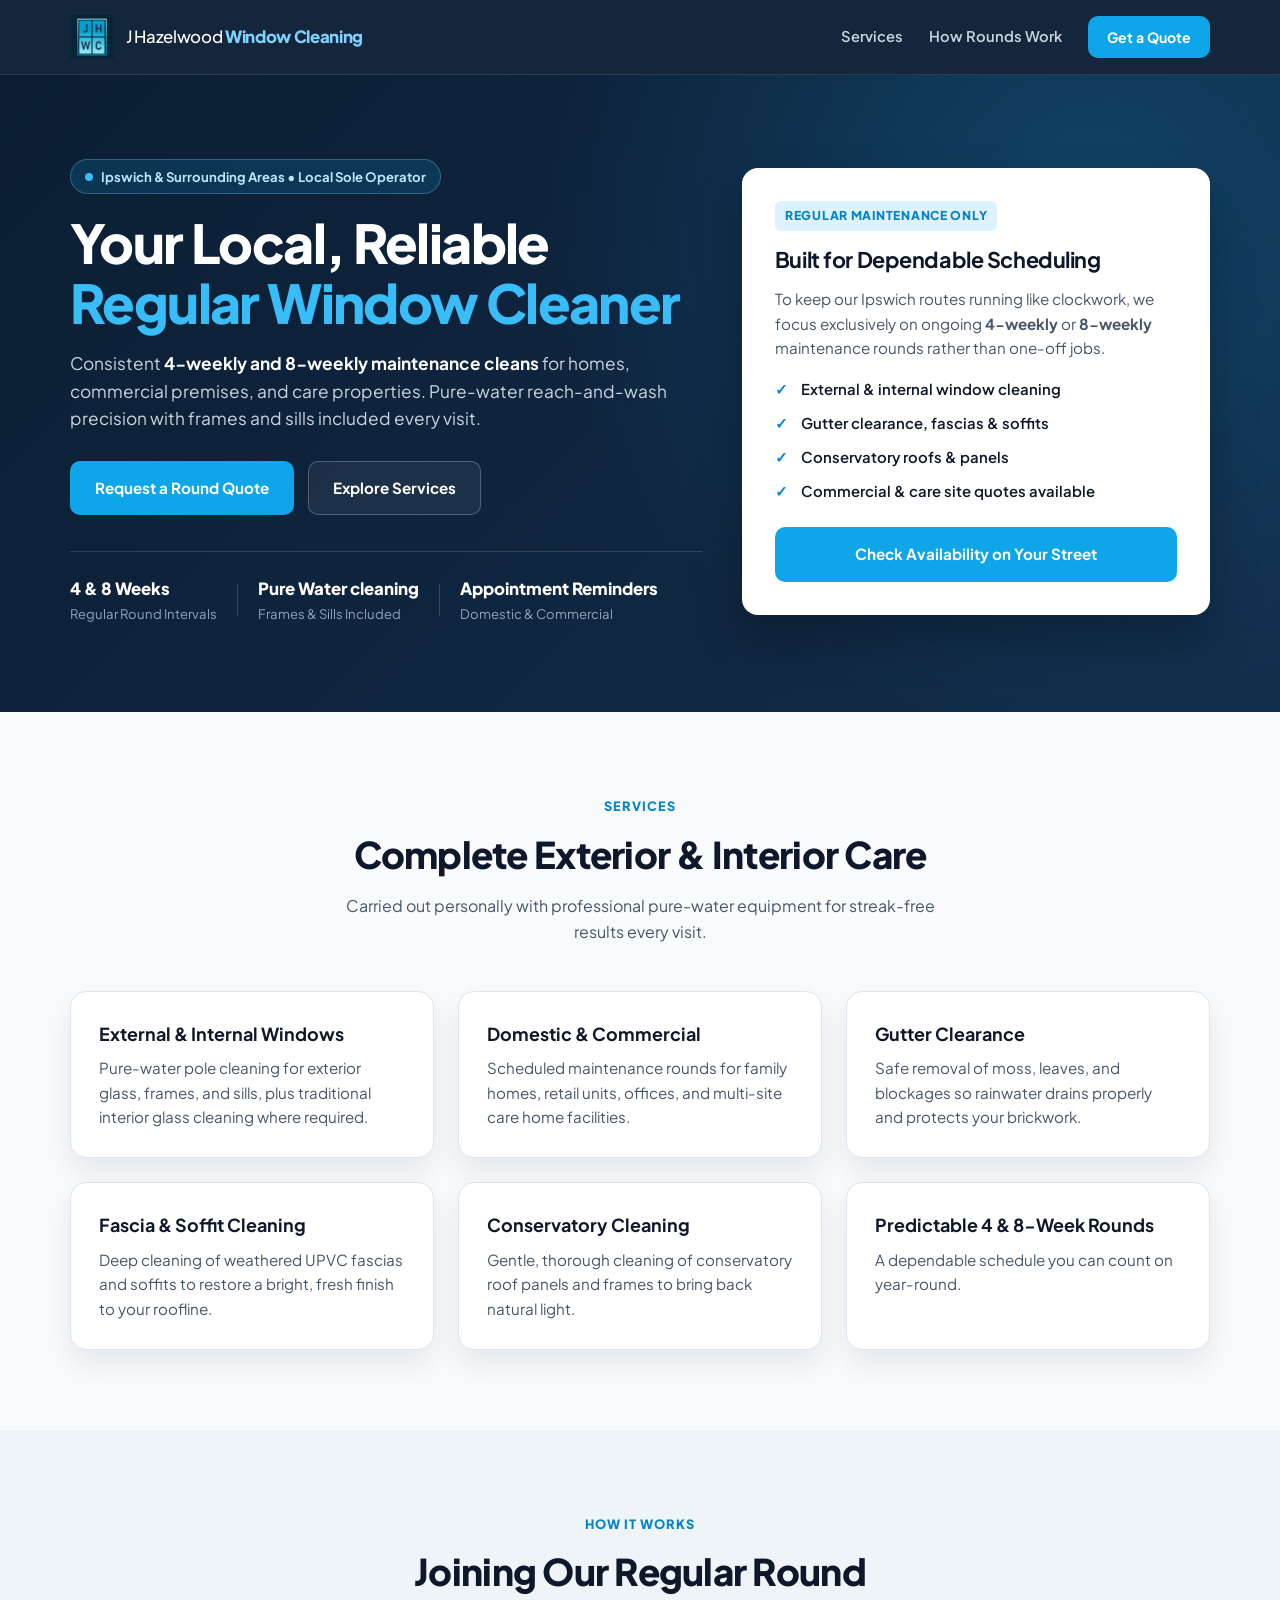
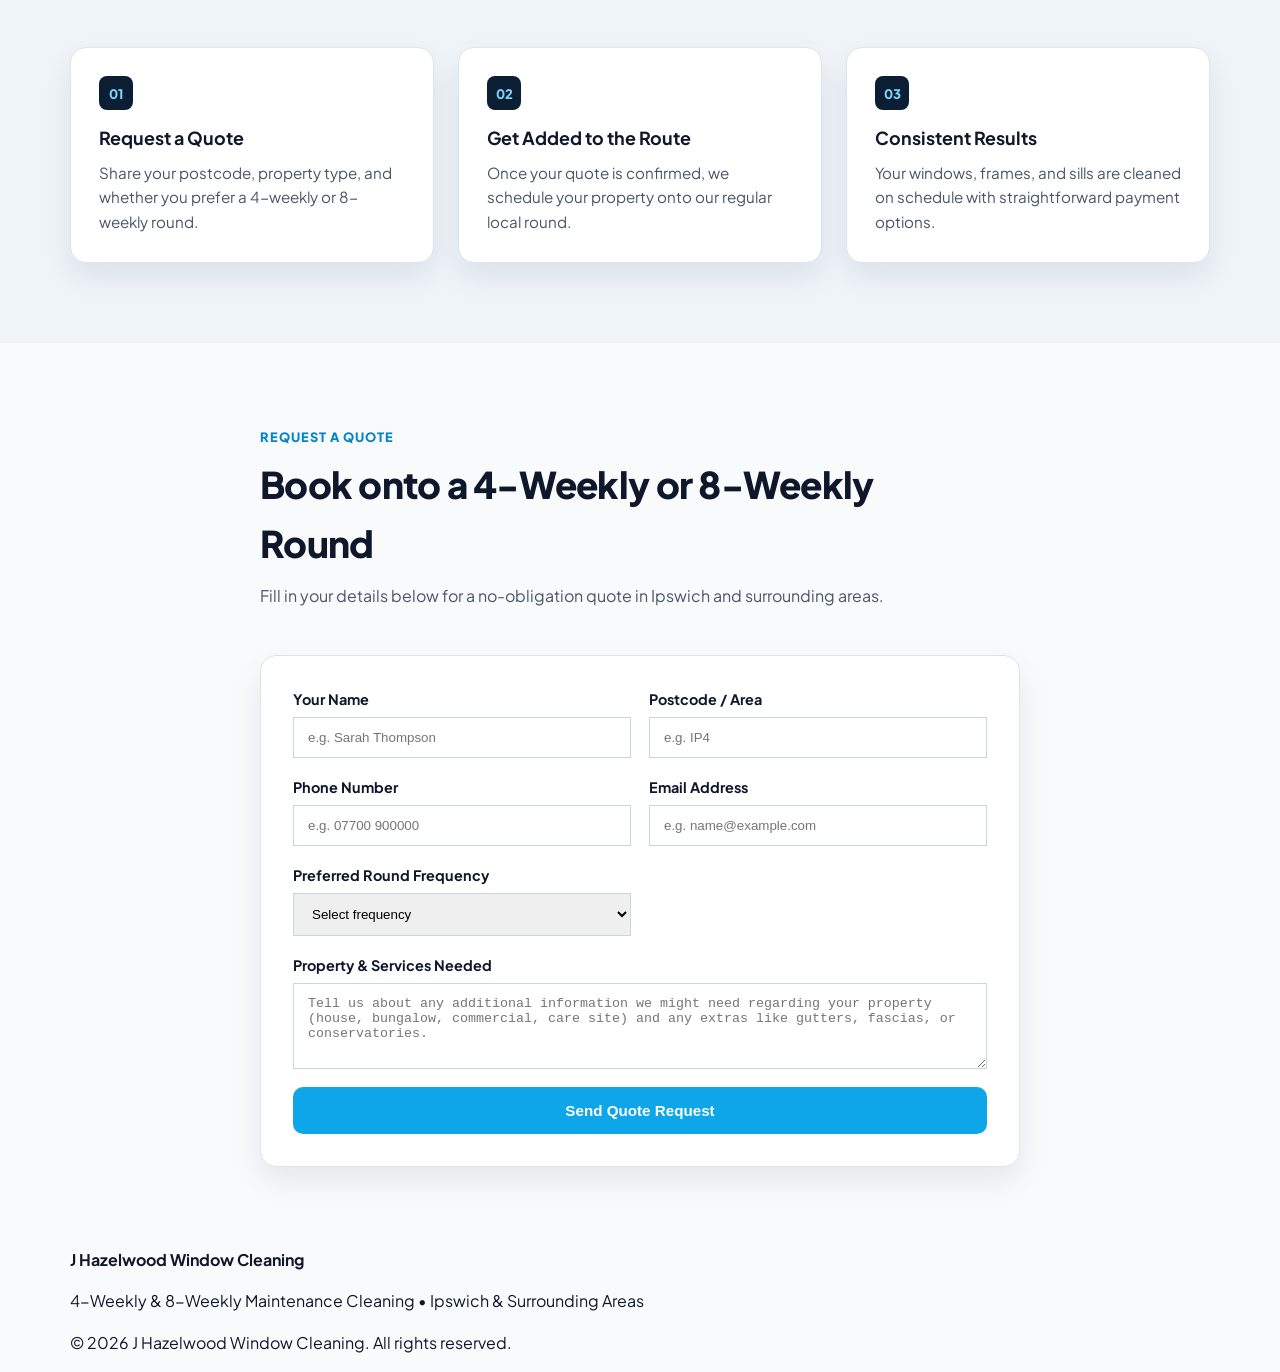
==== commit 4c8538b8: "Update index.html" ====
--- a/index.html
+++ b/index.html
@@ -13,10 +13,10 @@
 <body>
   <header class="site-header">
     <div class="container header-inner">
-<a href="#top" class="brand">
-  <img src="favicon.png" alt="J Hazelwood Window Cleaning logo" class="brand-logo" />
-  <span>J Hazelwood <strong>Window Cleaning</strong></span>
-</a>
+      <a href="#top" class="brand">
+        <img src="favicon.png" alt="J Hazelwood Window Cleaning logo" class="brand-logo" />
+        <span>J Hazelwood <strong>Window Cleaning</strong></span>
+      </a>
       <nav class="nav-links" aria-label="Primary navigation">
         <a href="#services">Services</a>
         <a href="#how-it-works">How Rounds Work</a>
@@ -33,7 +33,7 @@
             <span class="dot"></span>
             Ipswich &amp; Surrounding Areas • Local Sole Operator
           </div>
-     <h1>Your Local, Reliable <span class="text-accent">Regular Window Cleaner</span></h1>
+          <h1>Your Local, Reliable <span class="text-accent">Regular Window Cleaner</span></h1>
           <p class="hero-text">
             Consistent <strong>4-weekly and 8-weekly maintenance cleans</strong> for homes, commercial premises, and care properties. Pure-water reach-and-wash precision with frames and sills included every visit.
           </p>
@@ -140,7 +140,7 @@
       </div>
     </section>
 
- <section id="quote" class="section">
+    <section id="quote" class="section">
       <div class="container quote-wrap">
         <div class="section-heading left-align">
           <span class="eyebrow">Request a Quote</span>
@@ -148,7 +148,6 @@
           <p>Fill in your details below for a no-obligation quote in Ipswich and surrounding areas.</p>
         </div>
 
-        <!-- Replace YOUR_FORM_ENDPOINT with your Formspree or Web3Forms URL when ready -->
         <form class="quote-form" action="https://formspree.io/f/mljbwqvz" method="POST">
           <div class="form-row">
             <label>
@@ -194,3 +193,16 @@
         </form>
       </div>
     </section>
+  </main>
+
+  <footer class="site-footer">
+    <div class="container footer-inner">
+      <div>
+        <strong>J Hazelwood Window Cleaning</strong>
+        <p>4-Weekly &amp; 8-Weekly Maintenance Cleaning • Ipswich &amp; Surrounding Areas</p>
+      </div>
+      <p class="footer-note">&copy; 2026 J Hazelwood Window Cleaning. All rights reserved.</p>
+    </div>
+  </footer>
+</body>
+</html>
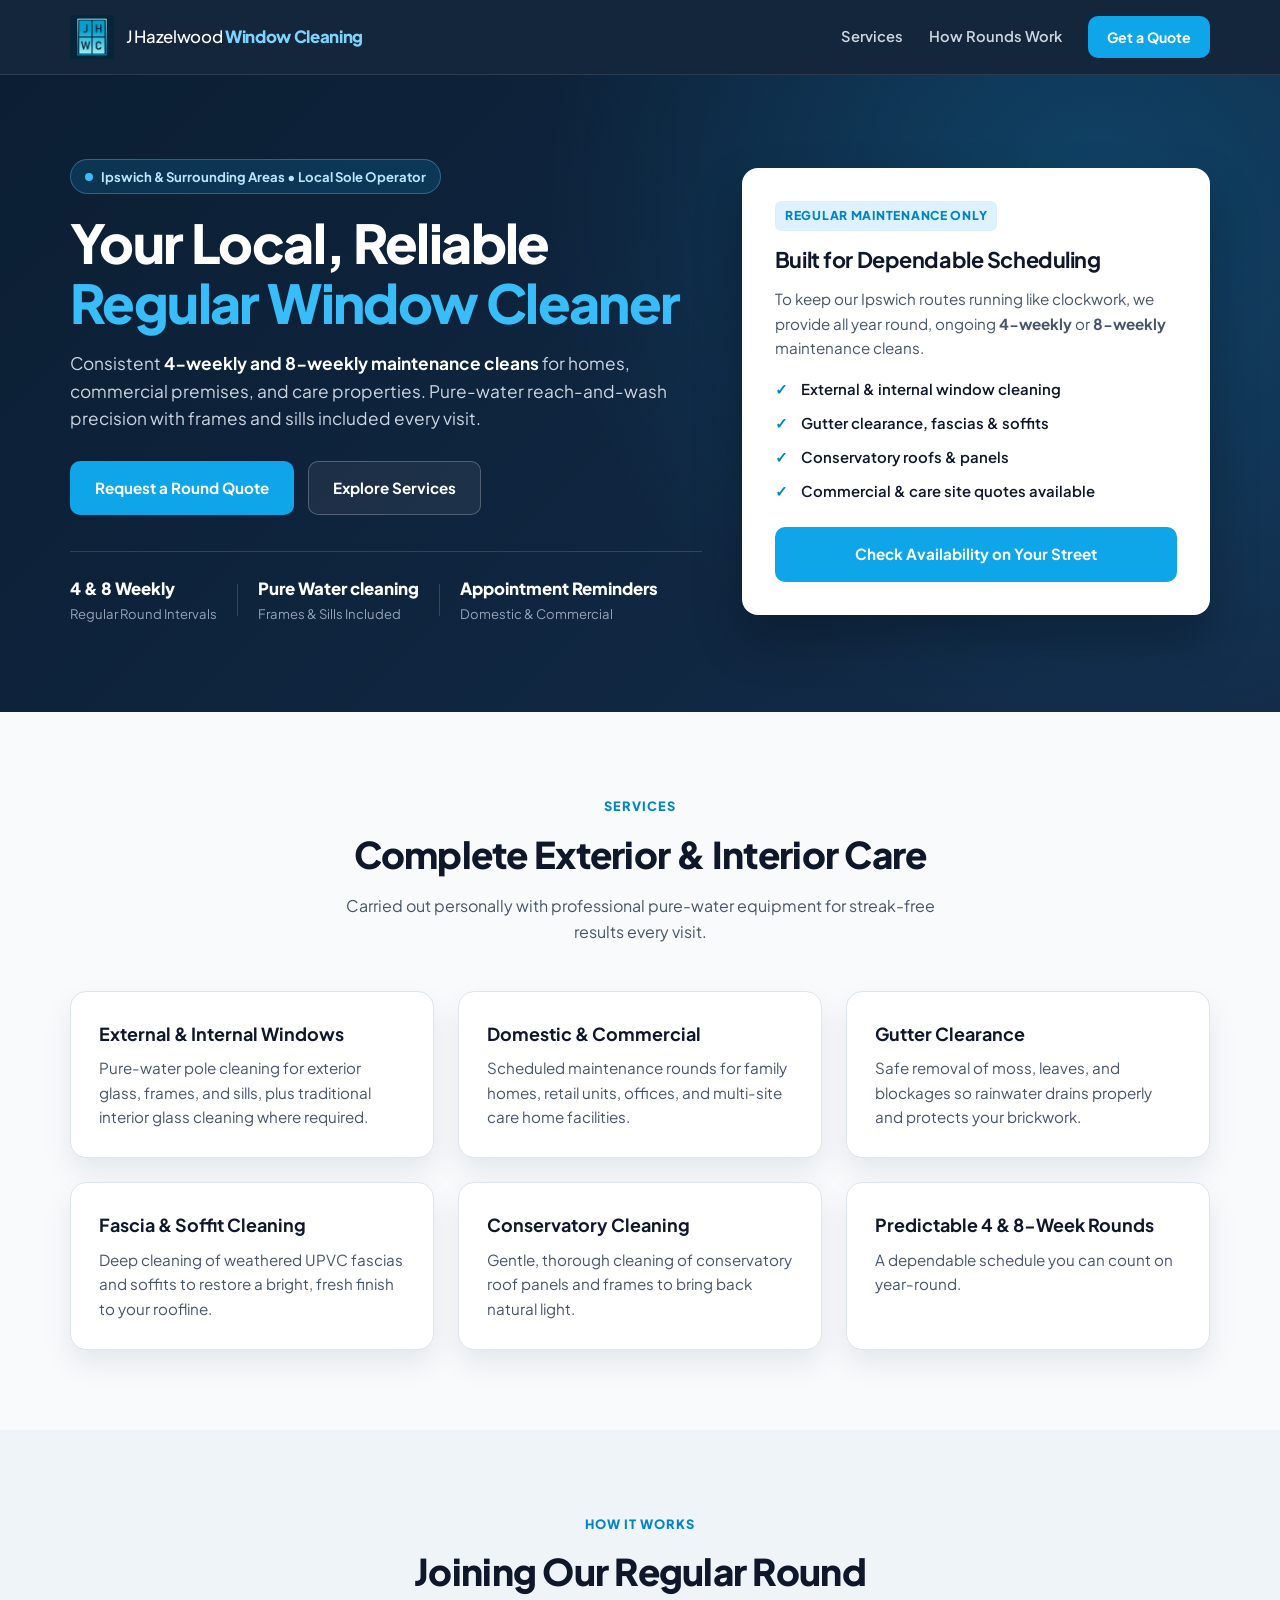
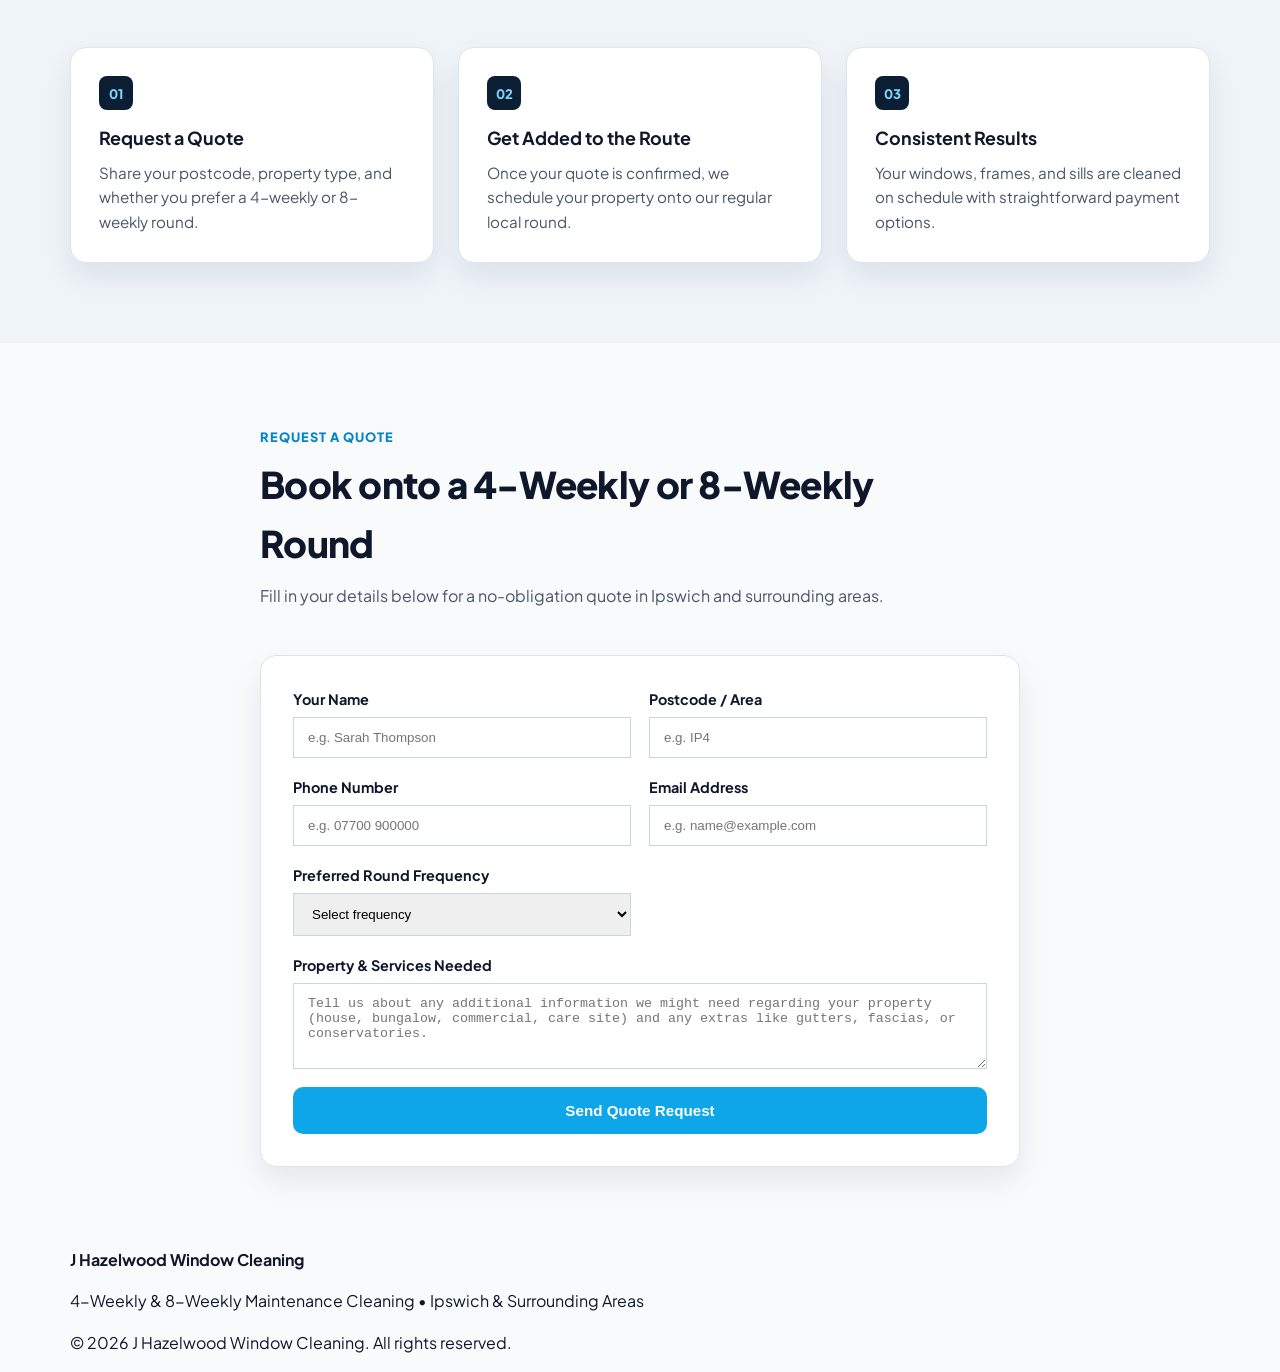
==== commit 69267e24: "Update index.html" ====
--- a/index.html
+++ b/index.html
@@ -43,7 +43,7 @@
           </div>
           <div class="trust-bar">
             <div class="trust-item">
-              <strong>4 &amp; 8 Weeks</strong>
+              <strong>4 &amp; 8 Weekly</strong>
               <span>Regular Round Intervals</span>
             </div>
             <div class="trust-divider"></div>
@@ -63,7 +63,7 @@
           <div class="card-tag">Regular Maintenance Only</div>
           <h2>Built for Dependable Scheduling</h2>
           <p>
-            To keep our Ipswich routes running like clockwork, we focus exclusively on ongoing <strong>4-weekly</strong> or <strong>8-weekly</strong> maintenance rounds rather than one-off jobs.
+            To keep our Ipswich routes running like clockwork, we provide all year round, ongoing <strong>4-weekly</strong> or <strong>8-weekly</strong> maintenance cleans.
           </p>
           <ul class="checklist">
             <li>External &amp; internal window cleaning</li>
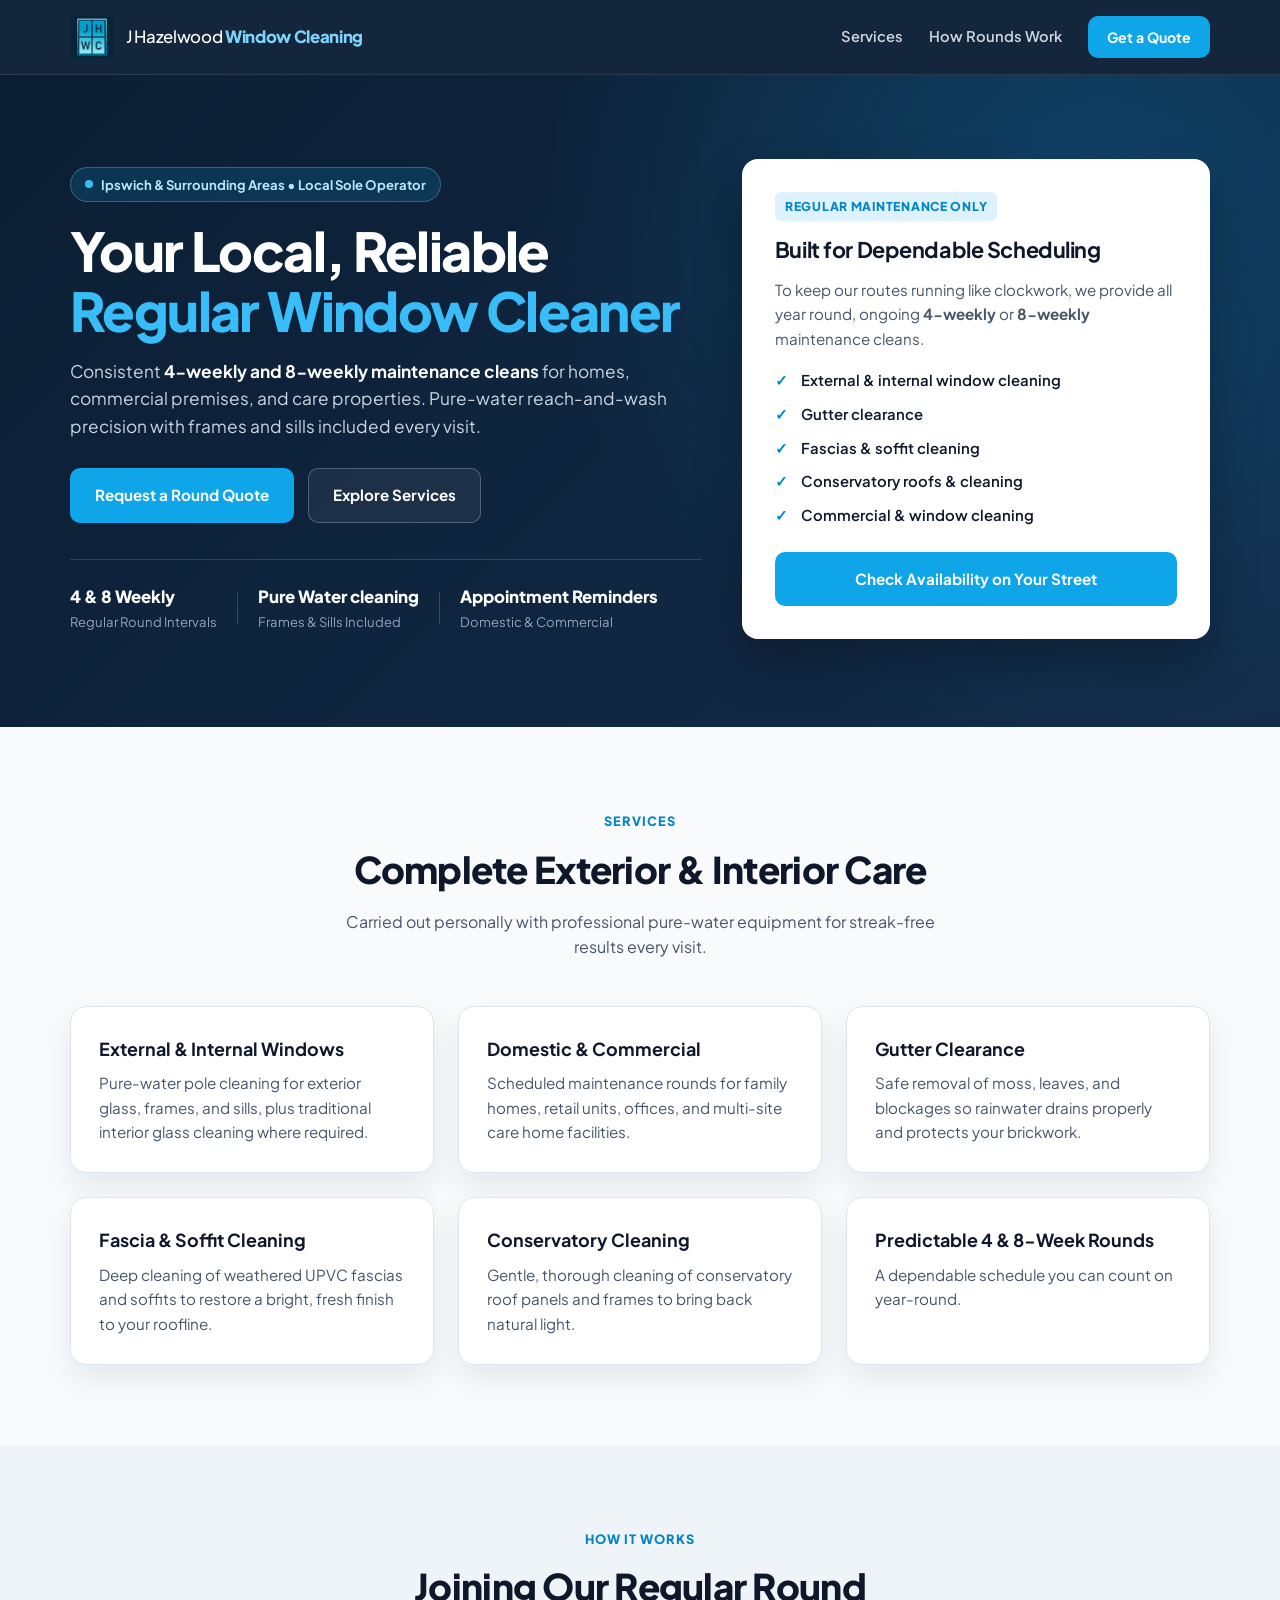
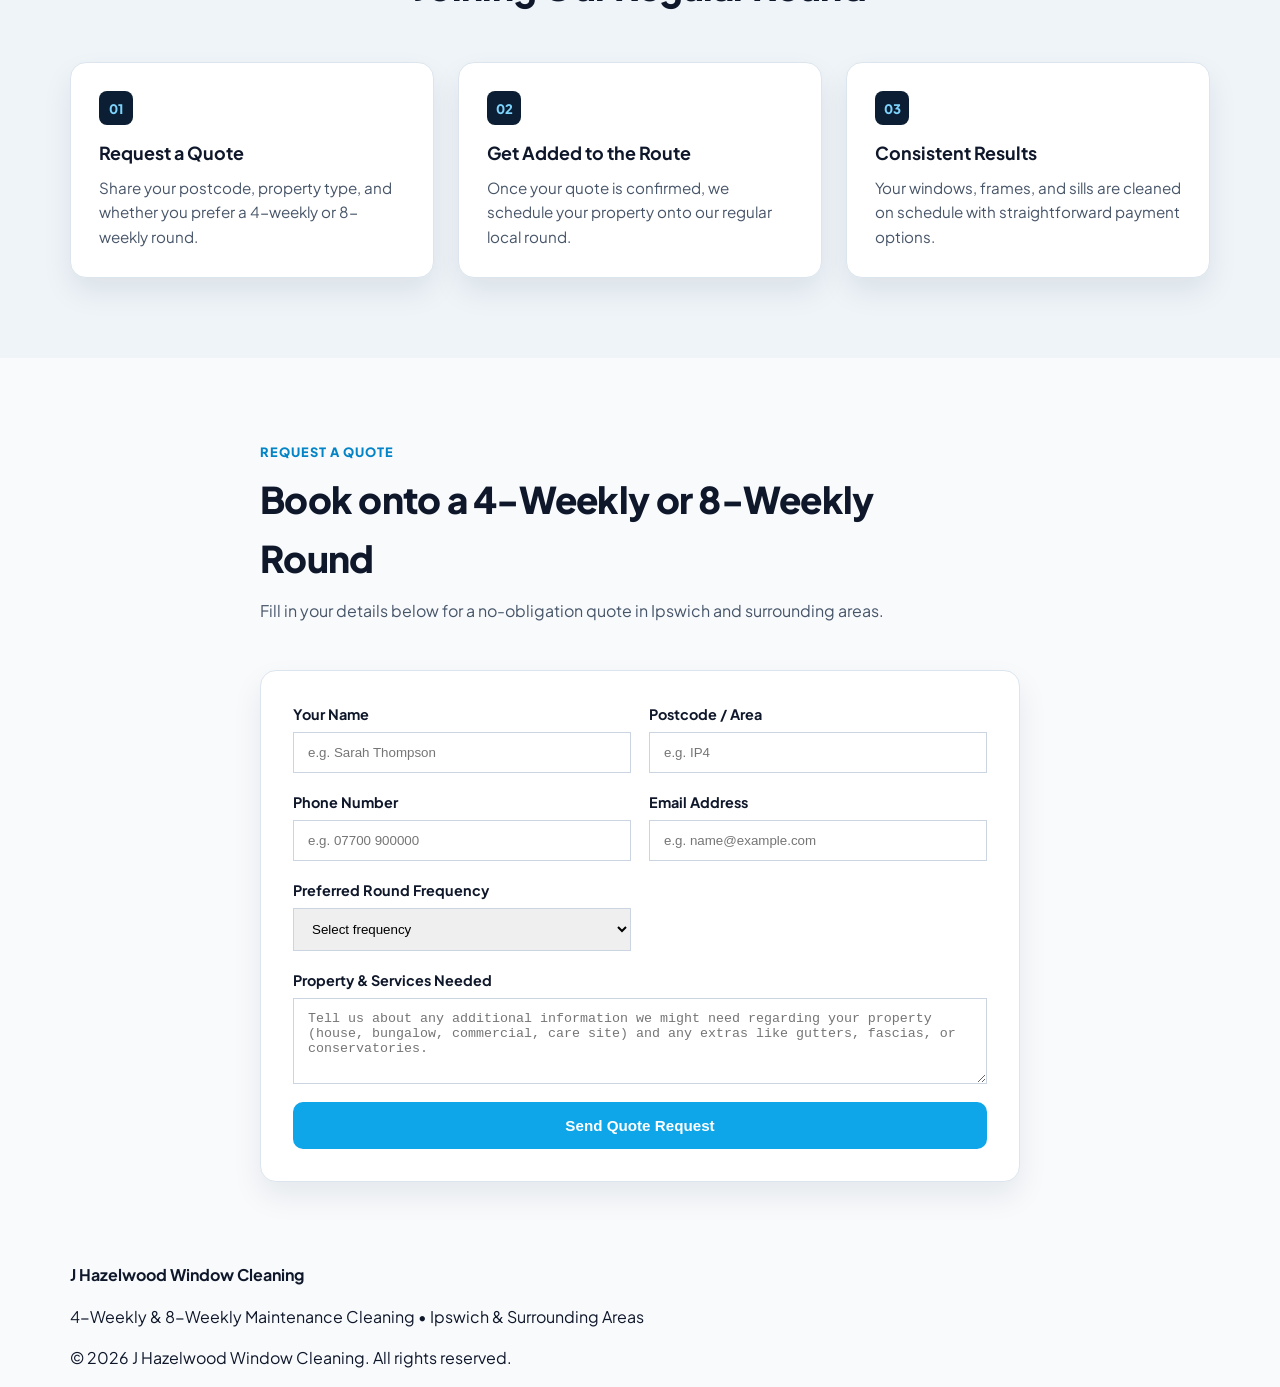
==== commit e6980960: "Update index.html" ====
--- a/index.html
+++ b/index.html
@@ -63,13 +63,14 @@
           <div class="card-tag">Regular Maintenance Only</div>
           <h2>Built for Dependable Scheduling</h2>
           <p>
-            To keep our Ipswich routes running like clockwork, we provide all year round, ongoing <strong>4-weekly</strong> or <strong>8-weekly</strong> maintenance cleans.
+            To keep our routes running like clockwork, we provide all year round, ongoing <strong>4-weekly</strong> or <strong>8-weekly</strong> maintenance cleans.
           </p>
           <ul class="checklist">
             <li>External &amp; internal window cleaning</li>
-            <li>Gutter clearance, fascias &amp; soffits</li>
-            <li>Conservatory roofs &amp; panels</li>
-            <li>Commercial &amp; care site quotes available</li>
+            <li>Gutter clearance</li>
+            <li>Fascias &amp; soffit cleaning</li>
+            <li>Conservatory roofs &amp; cleaning</li>
+            <li>Commercial &amp; window cleaning</li>
           </ul>
           <a href="#quote" class="btn btn-primary btn-full">Check Availability on Your Street</a>
         </aside>
